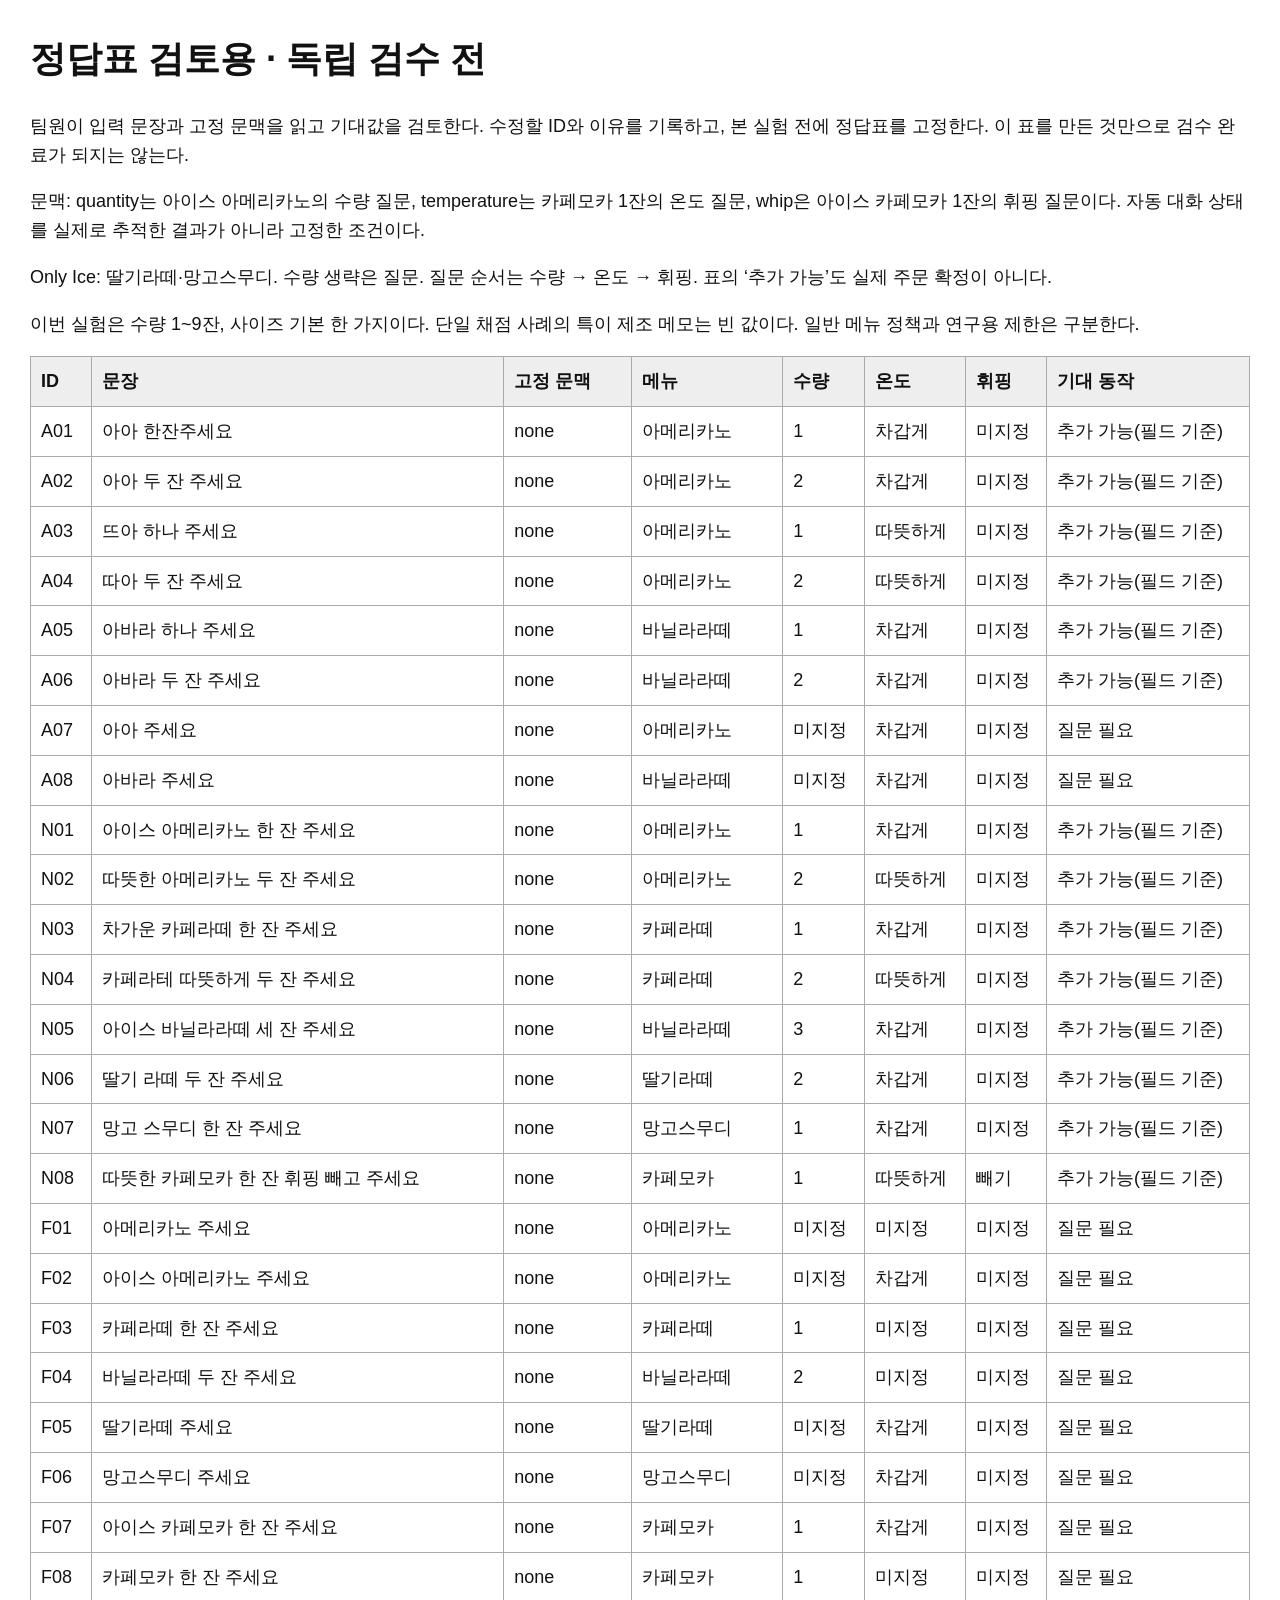
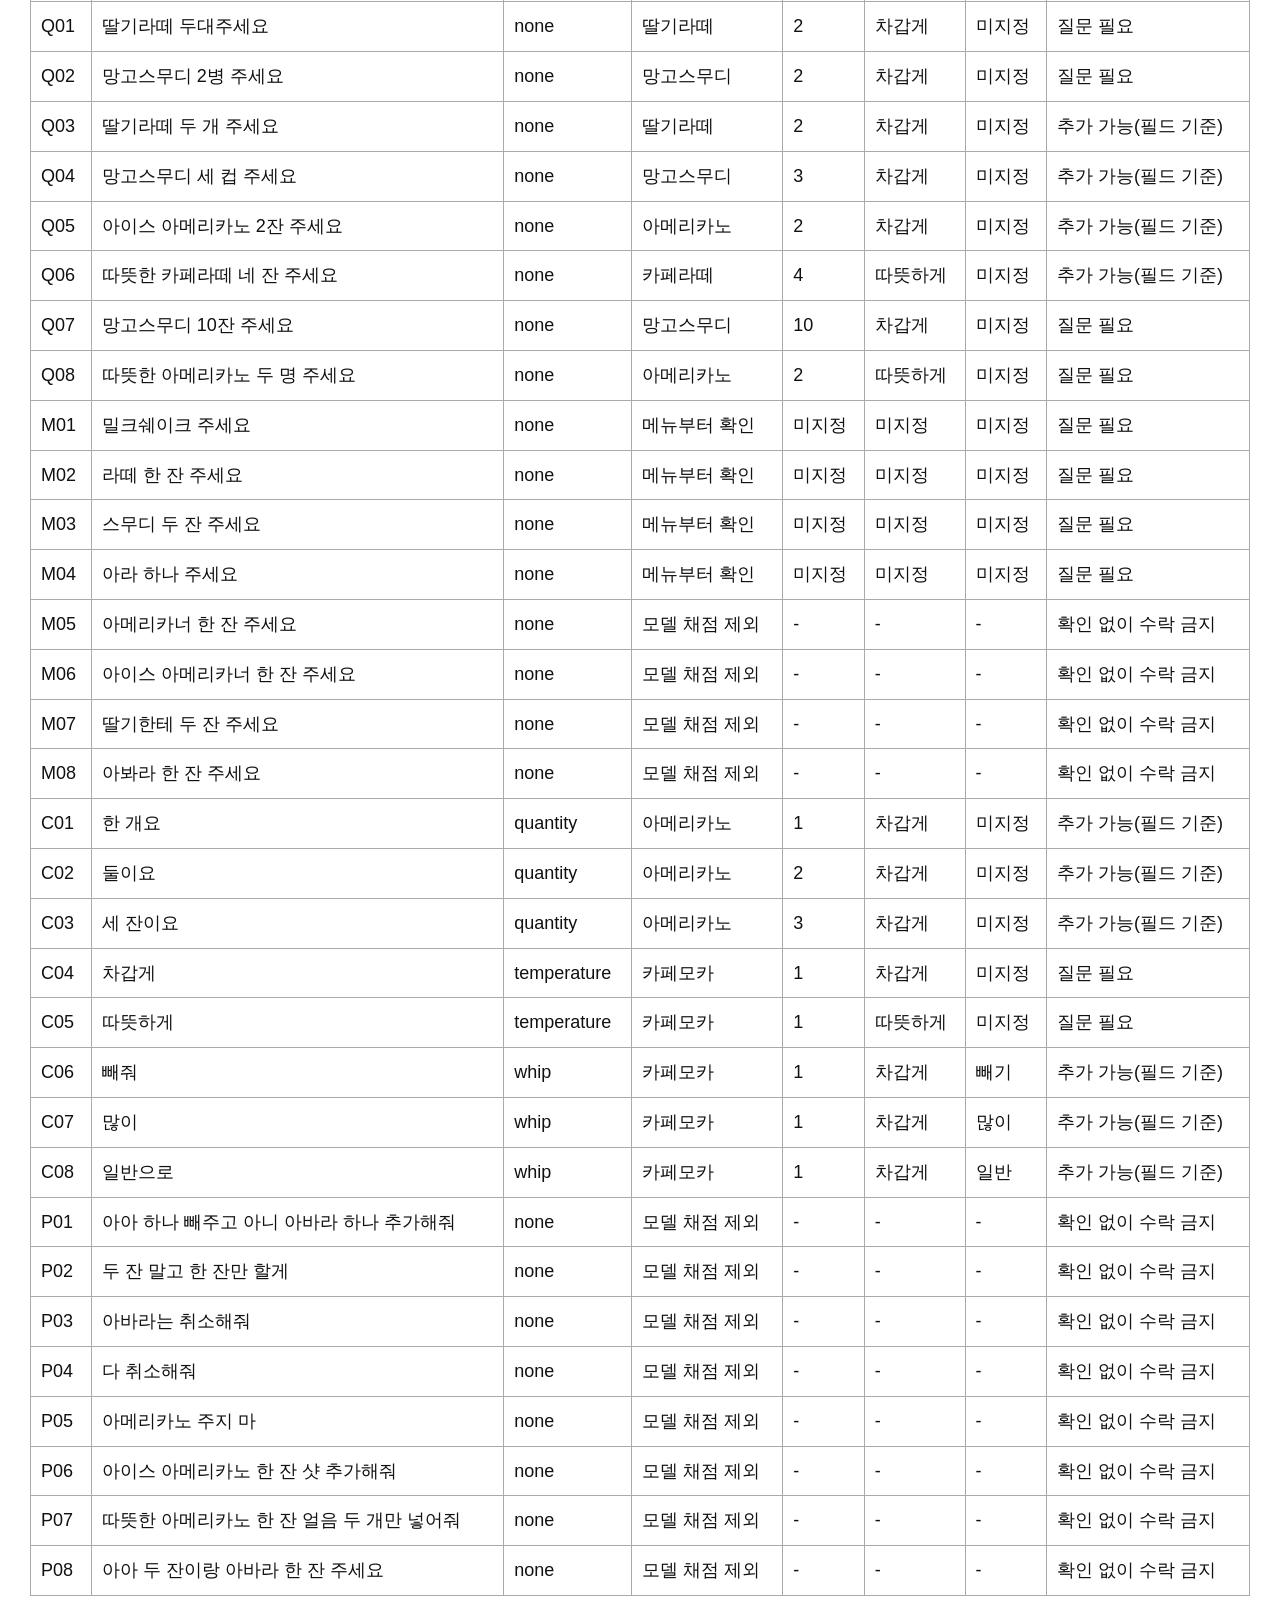
==== ai/text-review/정답표_검토용.html @ 38dd0e60 "feat: prepare school Qwen experiments and improve short replies" ====
<!doctype html><html lang="ko"><meta charset="utf-8"><title>개발용 정답 검토</title><style>body{font:18px/1.6 "Malgun Gothic",sans-serif;margin:30px;color:#111}table{border-collapse:collapse;width:100%}td,th{border:1px solid #aaa;padding:10px;text-align:left}th{background:#eee}</style><h1>정답표 검토용 · 독립 검수 전</h1><p>팀원이 입력 문장과 고정 문맥을 읽고 기대값을 검토한다. 수정할 ID와 이유를 기록하고, 본 실험 전에 정답표를 고정한다. 이 표를 만든 것만으로 검수 완료가 되지는 않는다.</p><p>문맥: quantity는 아이스 아메리카노의 수량 질문, temperature는 카페모카 1잔의 온도 질문, whip은 아이스 카페모카 1잔의 휘핑 질문이다. 자동 대화 상태를 실제로 추적한 결과가 아니라 고정한 조건이다.</p><p>Only Ice: 딸기라떼·망고스무디. 수량 생략은 질문. 질문 순서는 수량 → 온도 → 휘핑. 표의 ‘추가 가능’도 실제 주문 확정이 아니다.</p><p>이번 실험은 수량 1~9잔, 사이즈 기본 한 가지이다. 단일 채점 사례의 특이 제조 메모는 빈 값이다. 일반 메뉴 정책과 연구용 제한은 구분한다.</p><table><tr><th>ID</th><th>문장</th><th>고정 문맥</th><th>메뉴</th><th>수량</th><th>온도</th><th>휘핑</th><th>기대 동작</th></tr><tr><td>A01</td><td>아아 한잔주세요</td><td>none</td><td>아메리카노</td><td>1</td><td>차갑게</td><td>미지정</td><td>추가 가능(필드 기준)</td></tr><tr><td>A02</td><td>아아 두 잔 주세요</td><td>none</td><td>아메리카노</td><td>2</td><td>차갑게</td><td>미지정</td><td>추가 가능(필드 기준)</td></tr><tr><td>A03</td><td>뜨아 하나 주세요</td><td>none</td><td>아메리카노</td><td>1</td><td>따뜻하게</td><td>미지정</td><td>추가 가능(필드 기준)</td></tr><tr><td>A04</td><td>따아 두 잔 주세요</td><td>none</td><td>아메리카노</td><td>2</td><td>따뜻하게</td><td>미지정</td><td>추가 가능(필드 기준)</td></tr><tr><td>A05</td><td>아바라 하나 주세요</td><td>none</td><td>바닐라라떼</td><td>1</td><td>차갑게</td><td>미지정</td><td>추가 가능(필드 기준)</td></tr><tr><td>A06</td><td>아바라 두 잔 주세요</td><td>none</td><td>바닐라라떼</td><td>2</td><td>차갑게</td><td>미지정</td><td>추가 가능(필드 기준)</td></tr><tr><td>A07</td><td>아아 주세요</td><td>none</td><td>아메리카노</td><td>미지정</td><td>차갑게</td><td>미지정</td><td>질문 필요</td></tr><tr><td>A08</td><td>아바라 주세요</td><td>none</td><td>바닐라라떼</td><td>미지정</td><td>차갑게</td><td>미지정</td><td>질문 필요</td></tr><tr><td>N01</td><td>아이스 아메리카노 한 잔 주세요</td><td>none</td><td>아메리카노</td><td>1</td><td>차갑게</td><td>미지정</td><td>추가 가능(필드 기준)</td></tr><tr><td>N02</td><td>따뜻한 아메리카노 두 잔 주세요</td><td>none</td><td>아메리카노</td><td>2</td><td>따뜻하게</td><td>미지정</td><td>추가 가능(필드 기준)</td></tr><tr><td>N03</td><td>차가운 카페라떼 한 잔 주세요</td><td>none</td><td>카페라떼</td><td>1</td><td>차갑게</td><td>미지정</td><td>추가 가능(필드 기준)</td></tr><tr><td>N04</td><td>카페라테 따뜻하게 두 잔 주세요</td><td>none</td><td>카페라떼</td><td>2</td><td>따뜻하게</td><td>미지정</td><td>추가 가능(필드 기준)</td></tr><tr><td>N05</td><td>아이스 바닐라라떼 세 잔 주세요</td><td>none</td><td>바닐라라떼</td><td>3</td><td>차갑게</td><td>미지정</td><td>추가 가능(필드 기준)</td></tr><tr><td>N06</td><td>딸기 라떼 두 잔 주세요</td><td>none</td><td>딸기라떼</td><td>2</td><td>차갑게</td><td>미지정</td><td>추가 가능(필드 기준)</td></tr><tr><td>N07</td><td>망고 스무디 한 잔 주세요</td><td>none</td><td>망고스무디</td><td>1</td><td>차갑게</td><td>미지정</td><td>추가 가능(필드 기준)</td></tr><tr><td>N08</td><td>따뜻한 카페모카 한 잔 휘핑 빼고 주세요</td><td>none</td><td>카페모카</td><td>1</td><td>따뜻하게</td><td>빼기</td><td>추가 가능(필드 기준)</td></tr><tr><td>F01</td><td>아메리카노 주세요</td><td>none</td><td>아메리카노</td><td>미지정</td><td>미지정</td><td>미지정</td><td>질문 필요</td></tr><tr><td>F02</td><td>아이스 아메리카노 주세요</td><td>none</td><td>아메리카노</td><td>미지정</td><td>차갑게</td><td>미지정</td><td>질문 필요</td></tr><tr><td>F03</td><td>카페라떼 한 잔 주세요</td><td>none</td><td>카페라떼</td><td>1</td><td>미지정</td><td>미지정</td><td>질문 필요</td></tr><tr><td>F04</td><td>바닐라라떼 두 잔 주세요</td><td>none</td><td>바닐라라떼</td><td>2</td><td>미지정</td><td>미지정</td><td>질문 필요</td></tr><tr><td>F05</td><td>딸기라떼 주세요</td><td>none</td><td>딸기라떼</td><td>미지정</td><td>차갑게</td><td>미지정</td><td>질문 필요</td></tr><tr><td>F06</td><td>망고스무디 주세요</td><td>none</td><td>망고스무디</td><td>미지정</td><td>차갑게</td><td>미지정</td><td>질문 필요</td></tr><tr><td>F07</td><td>아이스 카페모카 한 잔 주세요</td><td>none</td><td>카페모카</td><td>1</td><td>차갑게</td><td>미지정</td><td>질문 필요</td></tr><tr><td>F08</td><td>카페모카 한 잔 주세요</td><td>none</td><td>카페모카</td><td>1</td><td>미지정</td><td>미지정</td><td>질문 필요</td></tr><tr><td>Q01</td><td>딸기라떼 두대주세요</td><td>none</td><td>딸기라떼</td><td>2</td><td>차갑게</td><td>미지정</td><td>질문 필요</td></tr><tr><td>Q02</td><td>망고스무디 2병 주세요</td><td>none</td><td>망고스무디</td><td>2</td><td>차갑게</td><td>미지정</td><td>질문 필요</td></tr><tr><td>Q03</td><td>딸기라떼 두 개 주세요</td><td>none</td><td>딸기라떼</td><td>2</td><td>차갑게</td><td>미지정</td><td>추가 가능(필드 기준)</td></tr><tr><td>Q04</td><td>망고스무디 세 컵 주세요</td><td>none</td><td>망고스무디</td><td>3</td><td>차갑게</td><td>미지정</td><td>추가 가능(필드 기준)</td></tr><tr><td>Q05</td><td>아이스 아메리카노 2잔 주세요</td><td>none</td><td>아메리카노</td><td>2</td><td>차갑게</td><td>미지정</td><td>추가 가능(필드 기준)</td></tr><tr><td>Q06</td><td>따뜻한 카페라떼 네 잔 주세요</td><td>none</td><td>카페라떼</td><td>4</td><td>따뜻하게</td><td>미지정</td><td>추가 가능(필드 기준)</td></tr><tr><td>Q07</td><td>망고스무디 10잔 주세요</td><td>none</td><td>망고스무디</td><td>10</td><td>차갑게</td><td>미지정</td><td>질문 필요</td></tr><tr><td>Q08</td><td>따뜻한 아메리카노 두 명 주세요</td><td>none</td><td>아메리카노</td><td>2</td><td>따뜻하게</td><td>미지정</td><td>질문 필요</td></tr><tr><td>M01</td><td>밀크쉐이크 주세요</td><td>none</td><td>메뉴부터 확인</td><td>미지정</td><td>미지정</td><td>미지정</td><td>질문 필요</td></tr><tr><td>M02</td><td>라떼 한 잔 주세요</td><td>none</td><td>메뉴부터 확인</td><td>미지정</td><td>미지정</td><td>미지정</td><td>질문 필요</td></tr><tr><td>M03</td><td>스무디 두 잔 주세요</td><td>none</td><td>메뉴부터 확인</td><td>미지정</td><td>미지정</td><td>미지정</td><td>질문 필요</td></tr><tr><td>M04</td><td>아라 하나 주세요</td><td>none</td><td>메뉴부터 확인</td><td>미지정</td><td>미지정</td><td>미지정</td><td>질문 필요</td></tr><tr><td>M05</td><td>아메리카너 한 잔 주세요</td><td>none</td><td>모델 채점 제외</td><td>-</td><td>-</td><td>-</td><td>확인 없이 수락 금지</td></tr><tr><td>M06</td><td>아이스 아메리카너 한 잔 주세요</td><td>none</td><td>모델 채점 제외</td><td>-</td><td>-</td><td>-</td><td>확인 없이 수락 금지</td></tr><tr><td>M07</td><td>딸기한테 두 잔 주세요</td><td>none</td><td>모델 채점 제외</td><td>-</td><td>-</td><td>-</td><td>확인 없이 수락 금지</td></tr><tr><td>M08</td><td>아봐라 한 잔 주세요</td><td>none</td><td>모델 채점 제외</td><td>-</td><td>-</td><td>-</td><td>확인 없이 수락 금지</td></tr><tr><td>C01</td><td>한 개요</td><td>quantity</td><td>아메리카노</td><td>1</td><td>차갑게</td><td>미지정</td><td>추가 가능(필드 기준)</td></tr><tr><td>C02</td><td>둘이요</td><td>quantity</td><td>아메리카노</td><td>2</td><td>차갑게</td><td>미지정</td><td>추가 가능(필드 기준)</td></tr><tr><td>C03</td><td>세 잔이요</td><td>quantity</td><td>아메리카노</td><td>3</td><td>차갑게</td><td>미지정</td><td>추가 가능(필드 기준)</td></tr><tr><td>C04</td><td>차갑게</td><td>temperature</td><td>카페모카</td><td>1</td><td>차갑게</td><td>미지정</td><td>질문 필요</td></tr><tr><td>C05</td><td>따뜻하게</td><td>temperature</td><td>카페모카</td><td>1</td><td>따뜻하게</td><td>미지정</td><td>질문 필요</td></tr><tr><td>C06</td><td>빼줘</td><td>whip</td><td>카페모카</td><td>1</td><td>차갑게</td><td>빼기</td><td>추가 가능(필드 기준)</td></tr><tr><td>C07</td><td>많이</td><td>whip</td><td>카페모카</td><td>1</td><td>차갑게</td><td>많이</td><td>추가 가능(필드 기준)</td></tr><tr><td>C08</td><td>일반으로</td><td>whip</td><td>카페모카</td><td>1</td><td>차갑게</td><td>일반</td><td>추가 가능(필드 기준)</td></tr><tr><td>P01</td><td>아아 하나 빼주고 아니 아바라 하나 추가해줘</td><td>none</td><td>모델 채점 제외</td><td>-</td><td>-</td><td>-</td><td>확인 없이 수락 금지</td></tr><tr><td>P02</td><td>두 잔 말고 한 잔만 할게</td><td>none</td><td>모델 채점 제외</td><td>-</td><td>-</td><td>-</td><td>확인 없이 수락 금지</td></tr><tr><td>P03</td><td>아바라는 취소해줘</td><td>none</td><td>모델 채점 제외</td><td>-</td><td>-</td><td>-</td><td>확인 없이 수락 금지</td></tr><tr><td>P04</td><td>다 취소해줘</td><td>none</td><td>모델 채점 제외</td><td>-</td><td>-</td><td>-</td><td>확인 없이 수락 금지</td></tr><tr><td>P05</td><td>아메리카노 주지 마</td><td>none</td><td>모델 채점 제외</td><td>-</td><td>-</td><td>-</td><td>확인 없이 수락 금지</td></tr><tr><td>P06</td><td>아이스 아메리카노 한 잔 샷 추가해줘</td><td>none</td><td>모델 채점 제외</td><td>-</td><td>-</td><td>-</td><td>확인 없이 수락 금지</td></tr><tr><td>P07</td><td>따뜻한 아메리카노 한 잔 얼음 두 개만 넣어줘</td><td>none</td><td>모델 채점 제외</td><td>-</td><td>-</td><td>-</td><td>확인 없이 수락 금지</td></tr><tr><td>P08</td><td>아아 두 잔이랑 아바라 한 잔 주세요</td><td>none</td><td>모델 채점 제외</td><td>-</td><td>-</td><td>-</td><td>확인 없이 수락 금지</td></tr></table></html>
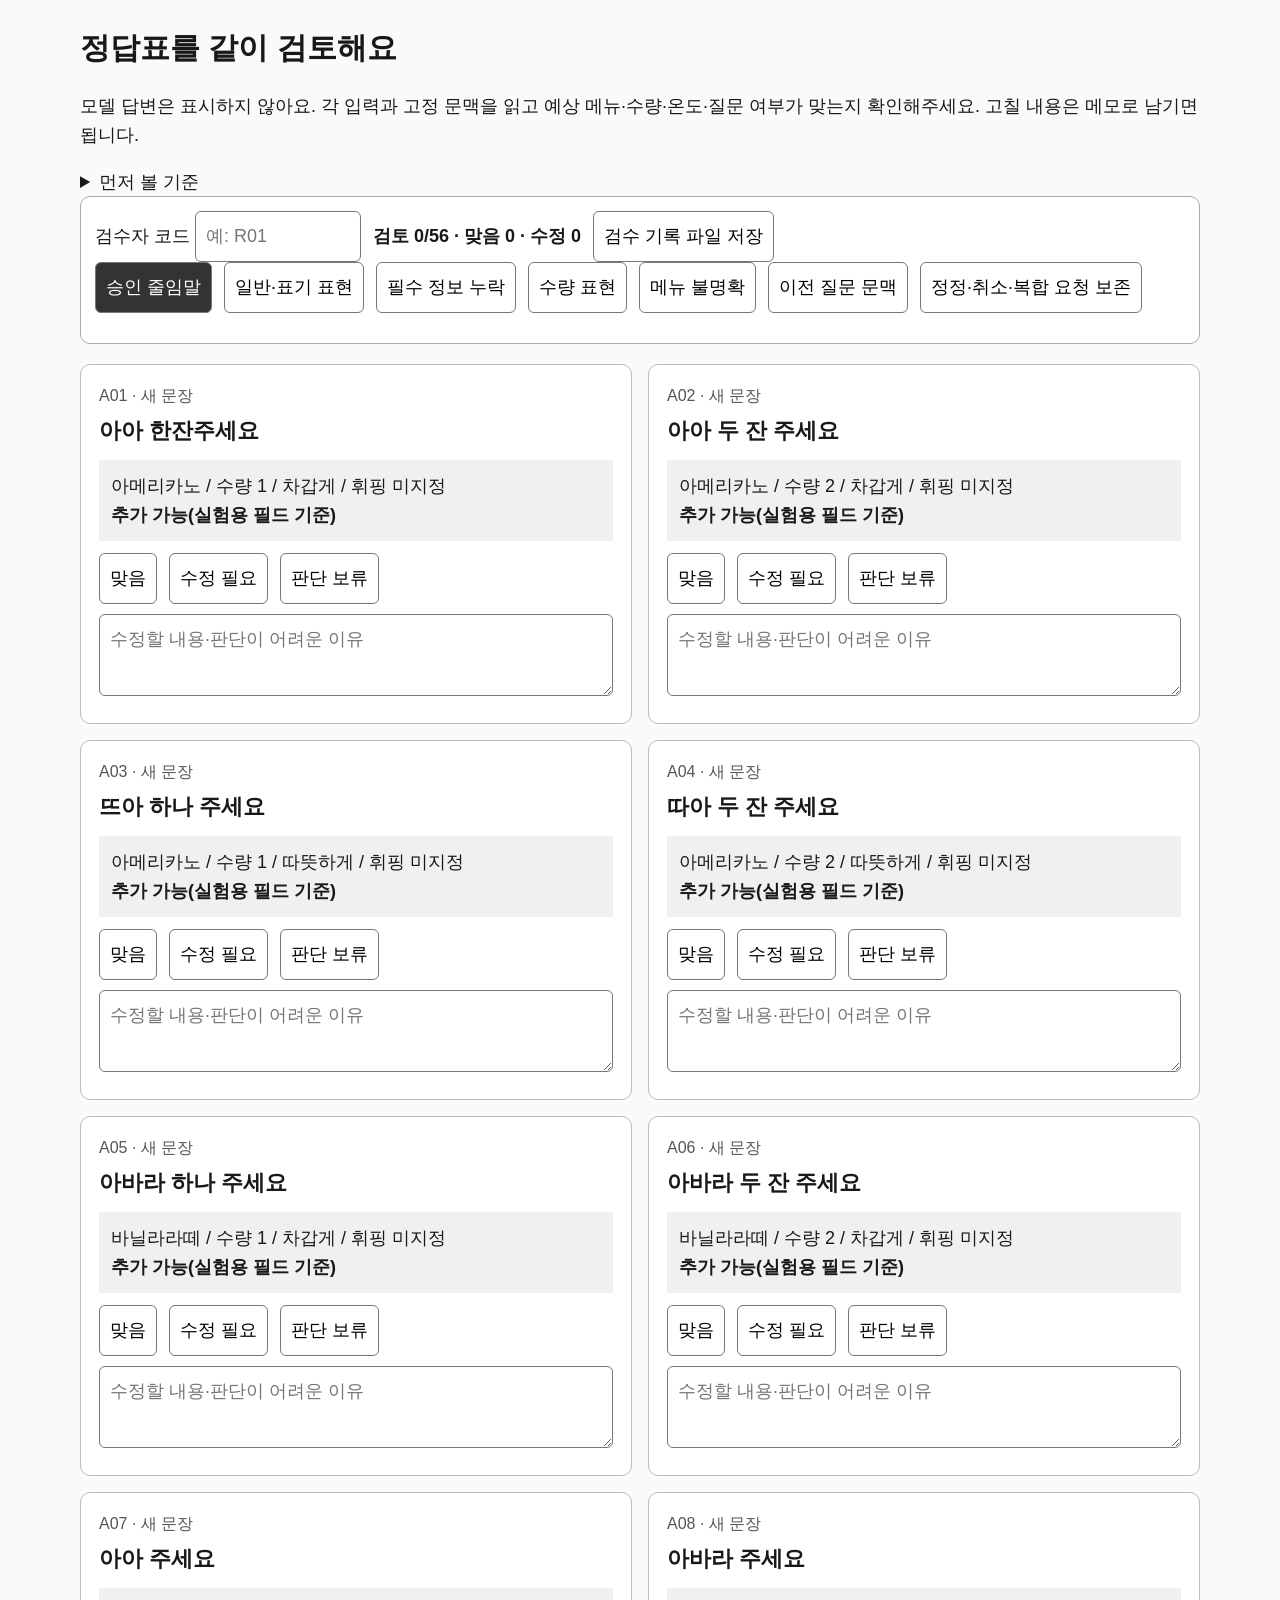
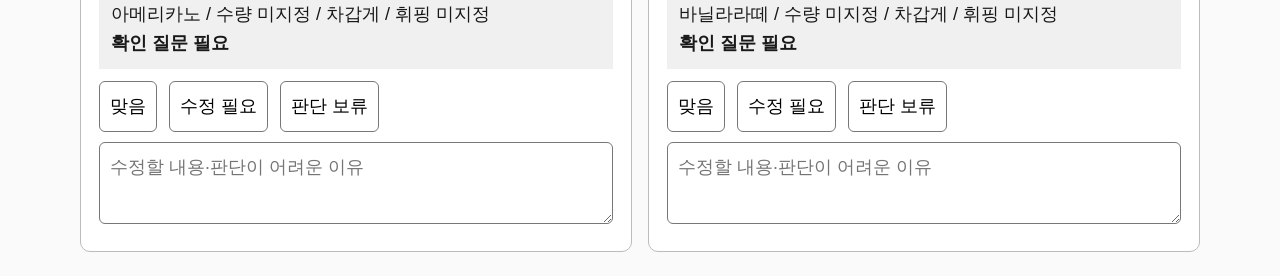
==== commit f6868b87: "fix: preserve uncertain STT requests through order validation" ====
--- a/ai/text-review/정답표_검토용.html
+++ b/ai/text-review/정답표_검토용.html
@@ -1 +1,22 @@
-<!doctype html><html lang="ko"><meta charset="utf-8"><title>개발용 정답 검토</title><style>body{font:18px/1.6 "Malgun Gothic",sans-serif;margin:30px;color:#111}table{border-collapse:collapse;width:100%}td,th{border:1px solid #aaa;padding:10px;text-align:left}th{background:#eee}</style><h1>정답표 검토용 · 독립 검수 전</h1><p>팀원이 입력 문장과 고정 문맥을 읽고 기대값을 검토한다. 수정할 ID와 이유를 기록하고, 본 실험 전에 정답표를 고정한다. 이 표를 만든 것만으로 검수 완료가 되지는 않는다.</p><p>문맥: quantity는 아이스 아메리카노의 수량 질문, temperature는 카페모카 1잔의 온도 질문, whip은 아이스 카페모카 1잔의 휘핑 질문이다. 자동 대화 상태를 실제로 추적한 결과가 아니라 고정한 조건이다.</p><p>Only Ice: 딸기라떼·망고스무디. 수량 생략은 질문. 질문 순서는 수량 → 온도 → 휘핑. 표의 ‘추가 가능’도 실제 주문 확정이 아니다.</p><p>이번 실험은 수량 1~9잔, 사이즈 기본 한 가지이다. 단일 채점 사례의 특이 제조 메모는 빈 값이다. 일반 메뉴 정책과 연구용 제한은 구분한다.</p><table><tr><th>ID</th><th>문장</th><th>고정 문맥</th><th>메뉴</th><th>수량</th><th>온도</th><th>휘핑</th><th>기대 동작</th></tr><tr><td>A01</td><td>아아 한잔주세요</td><td>none</td><td>아메리카노</td><td>1</td><td>차갑게</td><td>미지정</td><td>추가 가능(필드 기준)</td></tr><tr><td>A02</td><td>아아 두 잔 주세요</td><td>none</td><td>아메리카노</td><td>2</td><td>차갑게</td><td>미지정</td><td>추가 가능(필드 기준)</td></tr><tr><td>A03</td><td>뜨아 하나 주세요</td><td>none</td><td>아메리카노</td><td>1</td><td>따뜻하게</td><td>미지정</td><td>추가 가능(필드 기준)</td></tr><tr><td>A04</td><td>따아 두 잔 주세요</td><td>none</td><td>아메리카노</td><td>2</td><td>따뜻하게</td><td>미지정</td><td>추가 가능(필드 기준)</td></tr><tr><td>A05</td><td>아바라 하나 주세요</td><td>none</td><td>바닐라라떼</td><td>1</td><td>차갑게</td><td>미지정</td><td>추가 가능(필드 기준)</td></tr><tr><td>A06</td><td>아바라 두 잔 주세요</td><td>none</td><td>바닐라라떼</td><td>2</td><td>차갑게</td><td>미지정</td><td>추가 가능(필드 기준)</td></tr><tr><td>A07</td><td>아아 주세요</td><td>none</td><td>아메리카노</td><td>미지정</td><td>차갑게</td><td>미지정</td><td>질문 필요</td></tr><tr><td>A08</td><td>아바라 주세요</td><td>none</td><td>바닐라라떼</td><td>미지정</td><td>차갑게</td><td>미지정</td><td>질문 필요</td></tr><tr><td>N01</td><td>아이스 아메리카노 한 잔 주세요</td><td>none</td><td>아메리카노</td><td>1</td><td>차갑게</td><td>미지정</td><td>추가 가능(필드 기준)</td></tr><tr><td>N02</td><td>따뜻한 아메리카노 두 잔 주세요</td><td>none</td><td>아메리카노</td><td>2</td><td>따뜻하게</td><td>미지정</td><td>추가 가능(필드 기준)</td></tr><tr><td>N03</td><td>차가운 카페라떼 한 잔 주세요</td><td>none</td><td>카페라떼</td><td>1</td><td>차갑게</td><td>미지정</td><td>추가 가능(필드 기준)</td></tr><tr><td>N04</td><td>카페라테 따뜻하게 두 잔 주세요</td><td>none</td><td>카페라떼</td><td>2</td><td>따뜻하게</td><td>미지정</td><td>추가 가능(필드 기준)</td></tr><tr><td>N05</td><td>아이스 바닐라라떼 세 잔 주세요</td><td>none</td><td>바닐라라떼</td><td>3</td><td>차갑게</td><td>미지정</td><td>추가 가능(필드 기준)</td></tr><tr><td>N06</td><td>딸기 라떼 두 잔 주세요</td><td>none</td><td>딸기라떼</td><td>2</td><td>차갑게</td><td>미지정</td><td>추가 가능(필드 기준)</td></tr><tr><td>N07</td><td>망고 스무디 한 잔 주세요</td><td>none</td><td>망고스무디</td><td>1</td><td>차갑게</td><td>미지정</td><td>추가 가능(필드 기준)</td></tr><tr><td>N08</td><td>따뜻한 카페모카 한 잔 휘핑 빼고 주세요</td><td>none</td><td>카페모카</td><td>1</td><td>따뜻하게</td><td>빼기</td><td>추가 가능(필드 기준)</td></tr><tr><td>F01</td><td>아메리카노 주세요</td><td>none</td><td>아메리카노</td><td>미지정</td><td>미지정</td><td>미지정</td><td>질문 필요</td></tr><tr><td>F02</td><td>아이스 아메리카노 주세요</td><td>none</td><td>아메리카노</td><td>미지정</td><td>차갑게</td><td>미지정</td><td>질문 필요</td></tr><tr><td>F03</td><td>카페라떼 한 잔 주세요</td><td>none</td><td>카페라떼</td><td>1</td><td>미지정</td><td>미지정</td><td>질문 필요</td></tr><tr><td>F04</td><td>바닐라라떼 두 잔 주세요</td><td>none</td><td>바닐라라떼</td><td>2</td><td>미지정</td><td>미지정</td><td>질문 필요</td></tr><tr><td>F05</td><td>딸기라떼 주세요</td><td>none</td><td>딸기라떼</td><td>미지정</td><td>차갑게</td><td>미지정</td><td>질문 필요</td></tr><tr><td>F06</td><td>망고스무디 주세요</td><td>none</td><td>망고스무디</td><td>미지정</td><td>차갑게</td><td>미지정</td><td>질문 필요</td></tr><tr><td>F07</td><td>아이스 카페모카 한 잔 주세요</td><td>none</td><td>카페모카</td><td>1</td><td>차갑게</td><td>미지정</td><td>질문 필요</td></tr><tr><td>F08</td><td>카페모카 한 잔 주세요</td><td>none</td><td>카페모카</td><td>1</td><td>미지정</td><td>미지정</td><td>질문 필요</td></tr><tr><td>Q01</td><td>딸기라떼 두대주세요</td><td>none</td><td>딸기라떼</td><td>2</td><td>차갑게</td><td>미지정</td><td>질문 필요</td></tr><tr><td>Q02</td><td>망고스무디 2병 주세요</td><td>none</td><td>망고스무디</td><td>2</td><td>차갑게</td><td>미지정</td><td>질문 필요</td></tr><tr><td>Q03</td><td>딸기라떼 두 개 주세요</td><td>none</td><td>딸기라떼</td><td>2</td><td>차갑게</td><td>미지정</td><td>추가 가능(필드 기준)</td></tr><tr><td>Q04</td><td>망고스무디 세 컵 주세요</td><td>none</td><td>망고스무디</td><td>3</td><td>차갑게</td><td>미지정</td><td>추가 가능(필드 기준)</td></tr><tr><td>Q05</td><td>아이스 아메리카노 2잔 주세요</td><td>none</td><td>아메리카노</td><td>2</td><td>차갑게</td><td>미지정</td><td>추가 가능(필드 기준)</td></tr><tr><td>Q06</td><td>따뜻한 카페라떼 네 잔 주세요</td><td>none</td><td>카페라떼</td><td>4</td><td>따뜻하게</td><td>미지정</td><td>추가 가능(필드 기준)</td></tr><tr><td>Q07</td><td>망고스무디 10잔 주세요</td><td>none</td><td>망고스무디</td><td>10</td><td>차갑게</td><td>미지정</td><td>질문 필요</td></tr><tr><td>Q08</td><td>따뜻한 아메리카노 두 명 주세요</td><td>none</td><td>아메리카노</td><td>2</td><td>따뜻하게</td><td>미지정</td><td>질문 필요</td></tr><tr><td>M01</td><td>밀크쉐이크 주세요</td><td>none</td><td>메뉴부터 확인</td><td>미지정</td><td>미지정</td><td>미지정</td><td>질문 필요</td></tr><tr><td>M02</td><td>라떼 한 잔 주세요</td><td>none</td><td>메뉴부터 확인</td><td>미지정</td><td>미지정</td><td>미지정</td><td>질문 필요</td></tr><tr><td>M03</td><td>스무디 두 잔 주세요</td><td>none</td><td>메뉴부터 확인</td><td>미지정</td><td>미지정</td><td>미지정</td><td>질문 필요</td></tr><tr><td>M04</td><td>아라 하나 주세요</td><td>none</td><td>메뉴부터 확인</td><td>미지정</td><td>미지정</td><td>미지정</td><td>질문 필요</td></tr><tr><td>M05</td><td>아메리카너 한 잔 주세요</td><td>none</td><td>모델 채점 제외</td><td>-</td><td>-</td><td>-</td><td>확인 없이 수락 금지</td></tr><tr><td>M06</td><td>아이스 아메리카너 한 잔 주세요</td><td>none</td><td>모델 채점 제외</td><td>-</td><td>-</td><td>-</td><td>확인 없이 수락 금지</td></tr><tr><td>M07</td><td>딸기한테 두 잔 주세요</td><td>none</td><td>모델 채점 제외</td><td>-</td><td>-</td><td>-</td><td>확인 없이 수락 금지</td></tr><tr><td>M08</td><td>아봐라 한 잔 주세요</td><td>none</td><td>모델 채점 제외</td><td>-</td><td>-</td><td>-</td><td>확인 없이 수락 금지</td></tr><tr><td>C01</td><td>한 개요</td><td>quantity</td><td>아메리카노</td><td>1</td><td>차갑게</td><td>미지정</td><td>추가 가능(필드 기준)</td></tr><tr><td>C02</td><td>둘이요</td><td>quantity</td><td>아메리카노</td><td>2</td><td>차갑게</td><td>미지정</td><td>추가 가능(필드 기준)</td></tr><tr><td>C03</td><td>세 잔이요</td><td>quantity</td><td>아메리카노</td><td>3</td><td>차갑게</td><td>미지정</td><td>추가 가능(필드 기준)</td></tr><tr><td>C04</td><td>차갑게</td><td>temperature</td><td>카페모카</td><td>1</td><td>차갑게</td><td>미지정</td><td>질문 필요</td></tr><tr><td>C05</td><td>따뜻하게</td><td>temperature</td><td>카페모카</td><td>1</td><td>따뜻하게</td><td>미지정</td><td>질문 필요</td></tr><tr><td>C06</td><td>빼줘</td><td>whip</td><td>카페모카</td><td>1</td><td>차갑게</td><td>빼기</td><td>추가 가능(필드 기준)</td></tr><tr><td>C07</td><td>많이</td><td>whip</td><td>카페모카</td><td>1</td><td>차갑게</td><td>많이</td><td>추가 가능(필드 기준)</td></tr><tr><td>C08</td><td>일반으로</td><td>whip</td><td>카페모카</td><td>1</td><td>차갑게</td><td>일반</td><td>추가 가능(필드 기준)</td></tr><tr><td>P01</td><td>아아 하나 빼주고 아니 아바라 하나 추가해줘</td><td>none</td><td>모델 채점 제외</td><td>-</td><td>-</td><td>-</td><td>확인 없이 수락 금지</td></tr><tr><td>P02</td><td>두 잔 말고 한 잔만 할게</td><td>none</td><td>모델 채점 제외</td><td>-</td><td>-</td><td>-</td><td>확인 없이 수락 금지</td></tr><tr><td>P03</td><td>아바라는 취소해줘</td><td>none</td><td>모델 채점 제외</td><td>-</td><td>-</td><td>-</td><td>확인 없이 수락 금지</td></tr><tr><td>P04</td><td>다 취소해줘</td><td>none</td><td>모델 채점 제외</td><td>-</td><td>-</td><td>-</td><td>확인 없이 수락 금지</td></tr><tr><td>P05</td><td>아메리카노 주지 마</td><td>none</td><td>모델 채점 제외</td><td>-</td><td>-</td><td>-</td><td>확인 없이 수락 금지</td></tr><tr><td>P06</td><td>아이스 아메리카노 한 잔 샷 추가해줘</td><td>none</td><td>모델 채점 제외</td><td>-</td><td>-</td><td>-</td><td>확인 없이 수락 금지</td></tr><tr><td>P07</td><td>따뜻한 아메리카노 한 잔 얼음 두 개만 넣어줘</td><td>none</td><td>모델 채점 제외</td><td>-</td><td>-</td><td>-</td><td>확인 없이 수락 금지</td></tr><tr><td>P08</td><td>아아 두 잔이랑 아바라 한 잔 주세요</td><td>none</td><td>모델 채점 제외</td><td>-</td><td>-</td><td>-</td><td>확인 없이 수락 금지</td></tr></table></html>+<!doctype html><html lang="ko"><meta charset="utf-8"><meta name="viewport" content="width=device-width,initial-scale=1"><title>봄카페 · 정답표 검수</title>
+<style>body{max-width:1120px;margin:24px auto;padding:0 20px;font:18px/1.6 "Malgun Gothic",sans-serif;color:#181818;background:#fafafa}h1{font-size:30px}.bar{position:sticky;top:0;background:white;border:1px solid #aaa;border-radius:10px;padding:14px;z-index:2}.row{display:flex;gap:12px;flex-wrap:wrap;align-items:center}button,input,textarea{font:inherit;padding:10px;border:1px solid #777;border-radius:6px}button{cursor:pointer;background:#fff;min-height:48px}button.active{color:white;background:#333}.grid{display:grid;grid-template-columns:1fr 1fr;gap:16px;margin:20px 0}.card{background:white;border:1px solid #bbb;border-radius:10px;padding:18px}.card h2{font-size:22px;margin:4px 0}.muted{color:#555;font-size:16px}.expected{background:#f0f0f0;padding:12px;margin:12px 0}textarea{width:calc(100% - 22px);margin-top:10px;min-height:60px}#status{font-weight:bold}#message{white-space:pre-wrap}@media(max-width:750px){.grid{grid-template-columns:1fr}}</style>
+<h1>정답표를 같이 검토해요</h1><p>모델 답변은 표시하지 않아요. 각 입력과 고정 문맥을 읽고 예상 메뉴·수량·온도·질문 여부가 맞는지 확인해주세요. 고칠 내용은 메모로 남기면 됩니다.</p>
+<details><summary>먼저 볼 기준</summary><ul><li>수량을 말하지 않으면 질문. 이번 실험 범위는 1~9잔.</li><li>딸기라떼·망고스무디는 차갑게만 제공. 온도 재질문 생략.</li><li>카페모카의 누락 질문 순서는 수량 → 온도 → 휘핑.</li><li>아아/뜨아/따아/아바라만 승인된 줄임말.</li><li>사이즈는 기본, 단일 채점 사례의 특이 제조 메모는 빈 값.</li><li>모호한 메뉴 4개·복합 요청 8개는 모델 정답률 채점 제외.</li><li>이 검수는 개발 자료 검토입니다. 새 음성·독립 최종 시험셋 검증으로 표시하지 않습니다.</li></ul></details>
+<div class="bar"><div class="row"><label>검수자 코드 <input id="reviewer" placeholder="예: R01" maxlength="40" size="12"></label><span id="status"></span><button id="save">검수 기록 파일 저장</button></div><div id="tabs" class="row"></div><p id="message" class="muted"></p></div><div id="cards" class="grid"></div>
+<script id="data" type="application/json">{"dataset": {"version": "bom-review-dev-cases-1.0", "source_kind": "constructed_text_development", "annotation_status": "사용자와 정한 주문 정책에 따라 작성한 개발용 정답 초안. 팀원의 독립 검수 전이며 최종 시험셋이 아니다.", "scope": "마이크/STT를 실행하지 않는다. 새 음성 데이터나 고령자 성능 평가로 해석하지 않는다. 메뉴 불명확 4건과 복합 요청 8건은 모델 정답률 채점 제외.", "case_count": 56, "cases": [{"id": "A01", "category": "승인 줄임말", "text": "아아 한잔주세요", "context": "none", "source_kind": "constructed_text_development", "expected_model": {"intent": "add", "items": [{"menu_id": "americano", "quantity": 1, "temperature": "ice", "size": "regular", "whipped_cream": null, "custom_note": ""}], "needs_clarification": false, "question_required": false}, "must_block": false, "note": "", "preserve_tokens": []}, {"id": "A02", "category": "승인 줄임말", "text": "아아 두 잔 주세요", "context": "none", "source_kind": "constructed_text_development", "expected_model": {"intent": "add", "items": [{"menu_id": "americano", "quantity": 2, "temperature": "ice", "size": "regular", "whipped_cream": null, "custom_note": ""}], "needs_clarification": false, "question_required": false}, "must_block": false, "note": "", "preserve_tokens": []}, {"id": "A03", "category": "승인 줄임말", "text": "뜨아 하나 주세요", "context": "none", "source_kind": "constructed_text_development", "expected_model": {"intent": "add", "items": [{"menu_id": "americano", "quantity": 1, "temperature": "hot", "size": "regular", "whipped_cream": null, "custom_note": ""}], "needs_clarification": false, "question_required": false}, "must_block": false, "note": "", "preserve_tokens": []}, {"id": "A04", "category": "승인 줄임말", "text": "따아 두 잔 주세요", "context": "none", "source_kind": "constructed_text_development", "expected_model": {"intent": "add", "items": [{"menu_id": "americano", "quantity": 2, "temperature": "hot", "size": "regular", "whipped_cream": null, "custom_note": ""}], "needs_clarification": false, "question_required": false}, "must_block": false, "note": "", "preserve_tokens": []}, {"id": "A05", "category": "승인 줄임말", "text": "아바라 하나 주세요", "context": "none", "source_kind": "constructed_text_development", "expected_model": {"intent": "add", "items": [{"menu_id": "vanilla_latte", "quantity": 1, "temperature": "ice", "size": "regular", "whipped_cream": null, "custom_note": ""}], "needs_clarification": false, "question_required": false}, "must_block": false, "note": "", "preserve_tokens": []}, {"id": "A06", "category": "승인 줄임말", "text": "아바라 두 잔 주세요", "context": "none", "source_kind": "constructed_text_development", "expected_model": {"intent": "add", "items": [{"menu_id": "vanilla_latte", "quantity": 2, "temperature": "ice", "size": "regular", "whipped_cream": null, "custom_note": ""}], "needs_clarification": false, "question_required": false}, "must_block": false, "note": "", "preserve_tokens": []}, {"id": "A07", "category": "승인 줄임말", "text": "아아 주세요", "context": "none", "source_kind": "constructed_text_development", "expected_model": {"intent": "clarify", "items": [{"menu_id": "americano", "quantity": null, "temperature": "ice", "size": "regular", "whipped_cream": null, "custom_note": ""}], "needs_clarification": true, "question_required": true}, "must_block": true, "note": "", "preserve_tokens": []}, {"id": "A08", "category": "승인 줄임말", "text": "아바라 주세요", "context": "none", "source_kind": "constructed_text_development", "expected_model": {"intent": "clarify", "items": [{"menu_id": "vanilla_latte", "quantity": null, "temperature": "ice", "size": "regular", "whipped_cream": null, "custom_note": ""}], "needs_clarification": true, "question_required": true}, "must_block": true, "note": "", "preserve_tokens": []}, {"id": "N01", "category": "일반·표기 표현", "text": "아이스 아메리카노 한 잔 주세요", "context": "none", "source_kind": "constructed_text_development", "expected_model": {"intent": "add", "items": [{"menu_id": "americano", "quantity": 1, "temperature": "ice", "size": "regular", "whipped_cream": null, "custom_note": ""}], "needs_clarification": false, "question_required": false}, "must_block": false, "note": "", "preserve_tokens": []}, {"id": "N02", "category": "일반·표기 표현", "text": "따뜻한 아메리카노 두 잔 주세요", "context": "none", "source_kind": "constructed_text_development", "expected_model": {"intent": "add", "items": [{"menu_id": "americano", "quantity": 2, "temperature": "hot", "size": "regular", "whipped_cream": null, "custom_note": ""}], "needs_clarification": false, "question_required": false}, "must_block": false, "note": "", "preserve_tokens": []}, {"id": "N03", "category": "일반·표기 표현", "text": "차가운 카페라떼 한 잔 주세요", "context": "none", "source_kind": "constructed_text_development", "expected_model": {"intent": "add", "items": [{"menu_id": "cafe_latte", "quantity": 1, "temperature": "ice", "size": "regular", "whipped_cream": null, "custom_note": ""}], "needs_clarification": false, "question_required": false}, "must_block": false, "note": "", "preserve_tokens": []}, {"id": "N04", "category": "일반·표기 표현", "text": "카페라테 따뜻하게 두 잔 주세요", "context": "none", "source_kind": "constructed_text_development", "expected_model": {"intent": "add", "items": [{"menu_id": "cafe_latte", "quantity": 2, "temperature": "hot", "size": "regular", "whipped_cream": null, "custom_note": ""}], "needs_clarification": false, "question_required": false}, "must_block": false, "note": "", "preserve_tokens": []}, {"id": "N05", "category": "일반·표기 표현", "text": "아이스 바닐라라떼 세 잔 주세요", "context": "none", "source_kind": "constructed_text_development", "expected_model": {"intent": "add", "items": [{"menu_id": "vanilla_latte", "quantity": 3, "temperature": "ice", "size": "regular", "whipped_cream": null, "custom_note": ""}], "needs_clarification": false, "question_required": false}, "must_block": false, "note": "", "preserve_tokens": []}, {"id": "N06", "category": "일반·표기 표현", "text": "딸기 라떼 두 잔 주세요", "context": "none", "source_kind": "constructed_text_development", "expected_model": {"intent": "add", "items": [{"menu_id": "strawberry_latte", "quantity": 2, "temperature": "ice", "size": "regular", "whipped_cream": null, "custom_note": ""}], "needs_clarification": false, "question_required": false}, "must_block": false, "note": "", "preserve_tokens": []}, {"id": "N07", "category": "일반·표기 표현", "text": "망고 스무디 한 잔 주세요", "context": "none", "source_kind": "constructed_text_development", "expected_model": {"intent": "add", "items": [{"menu_id": "mango_smoothie", "quantity": 1, "temperature": "ice", "size": "regular", "whipped_cream": null, "custom_note": ""}], "needs_clarification": false, "question_required": false}, "must_block": false, "note": "", "preserve_tokens": []}, {"id": "N08", "category": "일반·표기 표현", "text": "따뜻한 카페모카 한 잔 휘핑 빼고 주세요", "context": "none", "source_kind": "constructed_text_development", "expected_model": {"intent": "add", "items": [{"menu_id": "cafe_mocha", "quantity": 1, "temperature": "hot", "size": "regular", "whipped_cream": "none", "custom_note": ""}], "needs_clarification": false, "question_required": false}, "must_block": false, "note": "", "preserve_tokens": []}, {"id": "F01", "category": "필수 정보 누락", "text": "아메리카노 주세요", "context": "none", "source_kind": "constructed_text_development", "expected_model": {"intent": "clarify", "items": [{"menu_id": "americano", "quantity": null, "temperature": null, "size": "regular", "whipped_cream": null, "custom_note": ""}], "needs_clarification": true, "question_required": true}, "must_block": true, "note": "", "preserve_tokens": []}, {"id": "F02", "category": "필수 정보 누락", "text": "아이스 아메리카노 주세요", "context": "none", "source_kind": "constructed_text_development", "expected_model": {"intent": "clarify", "items": [{"menu_id": "americano", "quantity": null, "temperature": "ice", "size": "regular", "whipped_cream": null, "custom_note": ""}], "needs_clarification": true, "question_required": true}, "must_block": true, "note": "", "preserve_tokens": []}, {"id": "F03", "category": "필수 정보 누락", "text": "카페라떼 한 잔 주세요", "context": "none", "source_kind": "constructed_text_development", "expected_model": {"intent": "clarify", "items": [{"menu_id": "cafe_latte", "quantity": 1, "temperature": null, "size": "regular", "whipped_cream": null, "custom_note": ""}], "needs_clarification": true, "question_required": true}, "must_block": true, "note": "", "preserve_tokens": []}, {"id": "F04", "category": "필수 정보 누락", "text": "바닐라라떼 두 잔 주세요", "context": "none", "source_kind": "constructed_text_development", "expected_model": {"intent": "clarify", "items": [{"menu_id": "vanilla_latte", "quantity": 2, "temperature": null, "size": "regular", "whipped_cream": null, "custom_note": ""}], "needs_clarification": true, "question_required": true}, "must_block": true, "note": "", "preserve_tokens": []}, {"id": "F05", "category": "필수 정보 누락", "text": "딸기라떼 주세요", "context": "none", "source_kind": "constructed_text_development", "expected_model": {"intent": "clarify", "items": [{"menu_id": "strawberry_latte", "quantity": null, "temperature": "ice", "size": "regular", "whipped_cream": null, "custom_note": ""}], "needs_clarification": true, "question_required": true}, "must_block": true, "note": "", "preserve_tokens": []}, {"id": "F06", "category": "필수 정보 누락", "text": "망고스무디 주세요", "context": "none", "source_kind": "constructed_text_development", "expected_model": {"intent": "clarify", "items": [{"menu_id": "mango_smoothie", "quantity": null, "temperature": "ice", "size": "regular", "whipped_cream": null, "custom_note": ""}], "needs_clarification": true, "question_required": true}, "must_block": true, "note": "", "preserve_tokens": []}, {"id": "F07", "category": "필수 정보 누락", "text": "아이스 카페모카 한 잔 주세요", "context": "none", "source_kind": "constructed_text_development", "expected_model": {"intent": "clarify", "items": [{"menu_id": "cafe_mocha", "quantity": 1, "temperature": "ice", "size": "regular", "whipped_cream": null, "custom_note": ""}], "needs_clarification": true, "question_required": true}, "must_block": true, "note": "", "preserve_tokens": []}, {"id": "F08", "category": "필수 정보 누락", "text": "카페모카 한 잔 주세요", "context": "none", "source_kind": "constructed_text_development", "expected_model": {"intent": "clarify", "items": [{"menu_id": "cafe_mocha", "quantity": 1, "temperature": null, "size": "regular", "whipped_cream": null, "custom_note": ""}], "needs_clarification": true, "question_required": true}, "must_block": true, "note": "", "preserve_tokens": []}, {"id": "Q01", "category": "수량 표현", "text": "딸기라떼 두대주세요", "context": "none", "source_kind": "constructed_text_development", "expected_model": {"intent": "clarify", "items": [{"menu_id": "strawberry_latte", "quantity": 2, "temperature": "ice", "size": "regular", "whipped_cream": null, "custom_note": ""}], "needs_clarification": true, "question_required": true}, "must_block": true, "note": "", "preserve_tokens": []}, {"id": "Q02", "category": "수량 표현", "text": "망고스무디 2병 주세요", "context": "none", "source_kind": "constructed_text_development", "expected_model": {"intent": "clarify", "items": [{"menu_id": "mango_smoothie", "quantity": 2, "temperature": "ice", "size": "regular", "whipped_cream": null, "custom_note": ""}], "needs_clarification": true, "question_required": true}, "must_block": true, "note": "", "preserve_tokens": []}, {"id": "Q03", "category": "수량 표현", "text": "딸기라떼 두 개 주세요", "context": "none", "source_kind": "constructed_text_development", "expected_model": {"intent": "add", "items": [{"menu_id": "strawberry_latte", "quantity": 2, "temperature": "ice", "size": "regular", "whipped_cream": null, "custom_note": ""}], "needs_clarification": false, "question_required": false}, "must_block": false, "note": "", "preserve_tokens": []}, {"id": "Q04", "category": "수량 표현", "text": "망고스무디 세 컵 주세요", "context": "none", "source_kind": "constructed_text_development", "expected_model": {"intent": "add", "items": [{"menu_id": "mango_smoothie", "quantity": 3, "temperature": "ice", "size": "regular", "whipped_cream": null, "custom_note": ""}], "needs_clarification": false, "question_required": false}, "must_block": false, "note": "", "preserve_tokens": []}, {"id": "Q05", "category": "수량 표현", "text": "아이스 아메리카노 2잔 주세요", "context": "none", "source_kind": "constructed_text_development", "expected_model": {"intent": "add", "items": [{"menu_id": "americano", "quantity": 2, "temperature": "ice", "size": "regular", "whipped_cream": null, "custom_note": ""}], "needs_clarification": false, "question_required": false}, "must_block": false, "note": "", "preserve_tokens": []}, {"id": "Q06", "category": "수량 표현", "text": "따뜻한 카페라떼 네 잔 주세요", "context": "none", "source_kind": "constructed_text_development", "expected_model": {"intent": "add", "items": [{"menu_id": "cafe_latte", "quantity": 4, "temperature": "hot", "size": "regular", "whipped_cream": null, "custom_note": ""}], "needs_clarification": false, "question_required": false}, "must_block": false, "note": "", "preserve_tokens": []}, {"id": "Q07", "category": "수량 표현", "text": "망고스무디 10잔 주세요", "context": "none", "source_kind": "constructed_text_development", "expected_model": {"intent": "clarify", "items": [{"menu_id": "mango_smoothie", "quantity": 10, "temperature": "ice", "size": "regular", "whipped_cream": null, "custom_note": ""}], "needs_clarification": true, "question_required": true}, "must_block": true, "note": "", "preserve_tokens": []}, {"id": "Q08", "category": "수량 표현", "text": "따뜻한 아메리카노 두 명 주세요", "context": "none", "source_kind": "constructed_text_development", "expected_model": {"intent": "clarify", "items": [{"menu_id": "americano", "quantity": 2, "temperature": "hot", "size": "regular", "whipped_cream": null, "custom_note": ""}], "needs_clarification": true, "question_required": true}, "must_block": true, "note": "", "preserve_tokens": []}, {"id": "M01", "category": "메뉴 불명확", "text": "밀크쉐이크 주세요", "context": "none", "source_kind": "constructed_text_development", "expected_model": {"intent": "clarify", "items": [], "needs_clarification": true, "question_required": true}, "must_block": true, "note": "", "preserve_tokens": []}, {"id": "M02", "category": "메뉴 불명확", "text": "라떼 한 잔 주세요", "context": "none", "source_kind": "constructed_text_development", "expected_model": {"intent": "clarify", "items": [], "needs_clarification": true, "question_required": true}, "must_block": true, "note": "", "preserve_tokens": []}, {"id": "M03", "category": "메뉴 불명확", "text": "스무디 두 잔 주세요", "context": "none", "source_kind": "constructed_text_development", "expected_model": {"intent": "clarify", "items": [], "needs_clarification": true, "question_required": true}, "must_block": true, "note": "", "preserve_tokens": []}, {"id": "M04", "category": "메뉴 불명확", "text": "아라 하나 주세요", "context": "none", "source_kind": "constructed_text_development", "expected_model": {"intent": "clarify", "items": [], "needs_clarification": true, "question_required": true}, "must_block": true, "note": "", "preserve_tokens": []}, {"id": "M05", "category": "메뉴 불명확", "text": "아메리카너 한 잔 주세요", "context": "none", "source_kind": "constructed_text_development", "expected_model": null, "must_block": true, "note": "원문만으로 정답 메뉴를 단정하지 않는다. 모델 정답률 채점은 제외하고 확인 없는 자동 수락 여부만 검사한다.", "preserve_tokens": []}, {"id": "M06", "category": "메뉴 불명확", "text": "아이스 아메리카너 한 잔 주세요", "context": "none", "source_kind": "constructed_text_development", "expected_model": null, "must_block": true, "note": "원문만으로 정답 메뉴를 단정하지 않는다. 모델 정답률 채점은 제외하고 확인 없는 자동 수락 여부만 검사한다.", "preserve_tokens": []}, {"id": "M07", "category": "메뉴 불명확", "text": "딸기한테 두 잔 주세요", "context": "none", "source_kind": "constructed_text_development", "expected_model": null, "must_block": true, "note": "원문만으로 정답 메뉴를 단정하지 않는다. 모델 정답률 채점은 제외하고 확인 없는 자동 수락 여부만 검사한다.", "preserve_tokens": []}, {"id": "M08", "category": "메뉴 불명확", "text": "아봐라 한 잔 주세요", "context": "none", "source_kind": "constructed_text_development", "expected_model": null, "must_block": true, "note": "원문만으로 정답 메뉴를 단정하지 않는다. 모델 정답률 채점은 제외하고 확인 없는 자동 수락 여부만 검사한다.", "preserve_tokens": []}, {"id": "C01", "category": "이전 질문 문맥", "text": "한 개요", "context": "quantity", "source_kind": "constructed_text_development", "expected_model": {"intent": "add", "items": [{"menu_id": "americano", "quantity": 1, "temperature": "ice", "size": "regular", "whipped_cream": null, "custom_note": ""}], "needs_clarification": false, "question_required": false}, "must_block": false, "note": "", "preserve_tokens": []}, {"id": "C02", "category": "이전 질문 문맥", "text": "둘이요", "context": "quantity", "source_kind": "constructed_text_development", "expected_model": {"intent": "add", "items": [{"menu_id": "americano", "quantity": 2, "temperature": "ice", "size": "regular", "whipped_cream": null, "custom_note": ""}], "needs_clarification": false, "question_required": false}, "must_block": false, "note": "", "preserve_tokens": []}, {"id": "C03", "category": "이전 질문 문맥", "text": "세 잔이요", "context": "quantity", "source_kind": "constructed_text_development", "expected_model": {"intent": "add", "items": [{"menu_id": "americano", "quantity": 3, "temperature": "ice", "size": "regular", "whipped_cream": null, "custom_note": ""}], "needs_clarification": false, "question_required": false}, "must_block": false, "note": "", "preserve_tokens": []}, {"id": "C04", "category": "이전 질문 문맥", "text": "차갑게", "context": "temperature", "source_kind": "constructed_text_development", "expected_model": {"intent": "clarify", "items": [{"menu_id": "cafe_mocha", "quantity": 1, "temperature": "ice", "size": "regular", "whipped_cream": null, "custom_note": ""}], "needs_clarification": true, "question_required": true}, "must_block": true, "note": "", "preserve_tokens": []}, {"id": "C05", "category": "이전 질문 문맥", "text": "따뜻하게", "context": "temperature", "source_kind": "constructed_text_development", "expected_model": {"intent": "clarify", "items": [{"menu_id": "cafe_mocha", "quantity": 1, "temperature": "hot", "size": "regular", "whipped_cream": null, "custom_note": ""}], "needs_clarification": true, "question_required": true}, "must_block": true, "note": "", "preserve_tokens": []}, {"id": "C06", "category": "이전 질문 문맥", "text": "빼줘", "context": "whip", "source_kind": "constructed_text_development", "expected_model": {"intent": "add", "items": [{"menu_id": "cafe_mocha", "quantity": 1, "temperature": "ice", "size": "regular", "whipped_cream": "none", "custom_note": ""}], "needs_clarification": false, "question_required": false}, "must_block": false, "note": "", "preserve_tokens": []}, {"id": "C07", "category": "이전 질문 문맥", "text": "많이", "context": "whip", "source_kind": "constructed_text_development", "expected_model": {"intent": "add", "items": [{"menu_id": "cafe_mocha", "quantity": 1, "temperature": "ice", "size": "regular", "whipped_cream": "extra", "custom_note": ""}], "needs_clarification": false, "question_required": false}, "must_block": false, "note": "", "preserve_tokens": []}, {"id": "C08", "category": "이전 질문 문맥", "text": "일반으로", "context": "whip", "source_kind": "constructed_text_development", "expected_model": {"intent": "add", "items": [{"menu_id": "cafe_mocha", "quantity": 1, "temperature": "ice", "size": "regular", "whipped_cream": "normal", "custom_note": ""}], "needs_clarification": false, "question_required": false}, "must_block": false, "note": "", "preserve_tokens": []}, {"id": "P01", "category": "정정·취소·복합 요청 보존", "text": "아아 하나 빼주고 아니 아바라 하나 추가해줘", "context": "none", "source_kind": "constructed_text_development", "expected_model": null, "must_block": true, "note": "단일 추가 주문 검증 범위 밖. 주문 해석 정답률로 집계하지 않고 보존 및 자동 수락 차단만 검사한다.", "preserve_tokens": ["빼주고", "아니", "추가해줘"]}, {"id": "P02", "category": "정정·취소·복합 요청 보존", "text": "두 잔 말고 한 잔만 할게", "context": "none", "source_kind": "constructed_text_development", "expected_model": null, "must_block": true, "note": "단일 추가 주문 검증 범위 밖. 주문 해석 정답률로 집계하지 않고 보존 및 자동 수락 차단만 검사한다.", "preserve_tokens": ["두 잔", "말고", "한 잔"]}, {"id": "P03", "category": "정정·취소·복합 요청 보존", "text": "아바라는 취소해줘", "context": "none", "source_kind": "constructed_text_development", "expected_model": null, "must_block": true, "note": "단일 추가 주문 검증 범위 밖. 주문 해석 정답률로 집계하지 않고 보존 및 자동 수락 차단만 검사한다.", "preserve_tokens": ["취소해줘"]}, {"id": "P04", "category": "정정·취소·복합 요청 보존", "text": "다 취소해줘", "context": "none", "source_kind": "constructed_text_development", "expected_model": null, "must_block": true, "note": "단일 추가 주문 검증 범위 밖. 주문 해석 정답률로 집계하지 않고 보존 및 자동 수락 차단만 검사한다.", "preserve_tokens": ["취소해줘"]}, {"id": "P05", "category": "정정·취소·복합 요청 보존", "text": "아메리카노 주지 마", "context": "none", "source_kind": "constructed_text_development", "expected_model": null, "must_block": true, "note": "단일 추가 주문 검증 범위 밖. 주문 해석 정답률로 집계하지 않고 보존 및 자동 수락 차단만 검사한다.", "preserve_tokens": ["주지 마"]}, {"id": "P06", "category": "정정·취소·복합 요청 보존", "text": "아이스 아메리카노 한 잔 샷 추가해줘", "context": "none", "source_kind": "constructed_text_development", "expected_model": null, "must_block": true, "note": "단일 추가 주문 검증 범위 밖. 주문 해석 정답률로 집계하지 않고 보존 및 자동 수락 차단만 검사한다.", "preserve_tokens": ["한 잔", "샷", "추가해줘"]}, {"id": "P07", "category": "정정·취소·복합 요청 보존", "text": "따뜻한 아메리카노 한 잔 얼음 두 개만 넣어줘", "context": "none", "source_kind": "constructed_text_development", "expected_model": null, "must_block": true, "note": "단일 추가 주문 검증 범위 밖. 주문 해석 정답률로 집계하지 않고 보존 및 자동 수락 차단만 검사한다.", "preserve_tokens": ["따뜻한", "한 잔", "얼음 두 개"]}, {"id": "P08", "category": "정정·취소·복합 요청 보존", "text": "아아 두 잔이랑 아바라 한 잔 주세요", "context": "none", "source_kind": "constructed_text_development", "expected_model": null, "must_block": true, "note": "단일 추가 주문 검증 범위 밖. 주문 해석 정답률로 집계하지 않고 보존 및 자동 수락 차단만 검사한다.", "preserve_tokens": ["두 잔", "한 잔"]}]}, "sha256": "72a3e9073e05b869dcea9a652742ab74b5da9b9277ed8fbf03f491ce9f969aeb", "policy_version": "bom-text-review-0.4", "menus": {"americano": "아메리카노", "cafe_latte": "카페라떼", "vanilla_latte": "바닐라라떼", "strawberry_latte": "딸기라떼", "mango_smoothie": "망고스무디", "cafe_mocha": "카페모카"}, "context_names": {"none": "새 문장", "quantity": "아이스 아메리카노 수량 질문 중", "temperature": "카페모카 1잔 온도 질문 중", "whip": "아이스 카페모카 1잔 휘핑 질문 중"}}</script><script>
+const DATA=JSON.parse(document.querySelector('#data').textContent),key='bom-reference-review-'+DATA.policy_version+'-'+DATA.sha256;
+let state={reviewer:'',records:{}},category=DATA.dataset.cases[0].category;
+try{const saved=JSON.parse(localStorage.getItem(key)||'null');if(saved&&saved.dataset_sha256===DATA.sha256&&saved.policy_version===DATA.policy_version)state=saved}catch(e){}
+const $=s=>document.querySelector(s),esc=s=>String(s).replace(/[&<>"']/g,c=>({'&':'&amp;','<':'&lt;','>':'&gt;','"':'&quot;',"'":'&#39;'}[c]));
+const names={hot:'따뜻하게',ice:'차갑게',normal:'일반',extra:'많이',light:'적게',none:'빼기'};
+function persist(){state.dataset_sha256=DATA.sha256;state.policy_version=DATA.policy_version;try{localStorage.setItem(key,JSON.stringify(state))}catch(e){$('#message').textContent='브라우저 자동 저장이 제한되어 있어요. 파일 저장 버튼으로 기록을 내려받아주세요.'}}
+function progress(){let reviewed=0,approved=0,revision=0;for(const c of DATA.dataset.cases){const s=state.records[c.id]?.status;if(s)reviewed++;if(s==='approved')approved++;if(s==='needs_revision')revision++}$('#status').textContent=`검토 ${reviewed}/56 · 맞음 ${approved} · 수정 ${revision}`;return{reviewed,approved,revision}}
+function expected(c){if(!c.expected_model)return '모델 정답률 채점 제외 · 확인 없이 자동 수락 금지';const e=c.expected_model,i=e.items[0];return(i?`${esc(DATA.menus[i.menu_id])} / 수량 ${i.quantity??'미지정'} / ${names[i.temperature]||'온도 미지정'} / 휘핑 ${names[i.whipped_cream]||'미지정'}`:'메뉴부터 확인')+'<br><strong>'+(e.needs_clarification?'확인 질문 필요':'추가 가능(실험용 필드 기준)')+'</strong>'}
+function draw(){const groups=[...new Set(DATA.dataset.cases.map(c=>c.category))];$('#tabs').innerHTML=groups.map(g=>`<button class="${g===category?'active':''}" data-category="${esc(g)}">${esc(g)}</button>`).join('');$('#cards').innerHTML=DATA.dataset.cases.filter(c=>c.category===category).map(c=>{const r=state.records[c.id]||{};return `<section class="card"><div class="muted">${c.id} · ${esc(DATA.context_names[c.context])}</div><h2>${esc(c.text)}</h2><div class="expected">${expected(c)}</div><div class="row">${[['approved','맞음'],['needs_revision','수정 필요'],['uncertain','판단 보류']].map(([v,t])=>`<button data-case="${c.id}" data-status="${v}" class="${r.status===v?'active':''}">${t}</button>`).join('')}</div><textarea data-note="${c.id}" placeholder="수정할 내용·판단이 어려운 이유">${esc(r.note||'')}</textarea></section>`}).join('');progress()}
+$('#reviewer').value=state.reviewer||'';$('#reviewer').addEventListener('input',e=>{state.reviewer=e.target.value;persist()});
+$('#tabs').addEventListener('click',e=>{const g=e.target.dataset.category;if(g){category=g;draw()}});
+$('#cards').addEventListener('click',e=>{const id=e.target.dataset.case,status=e.target.dataset.status;if(id&&status){state.records[id]={...(state.records[id]||{}),status,reviewed_at:new Date().toISOString()};persist();draw()}});
+$('#cards').addEventListener('input',e=>{const id=e.target.dataset.note;if(id){state.records[id]={...(state.records[id]||{}),note:e.target.value};persist()}});
+$('#save').addEventListener('click',()=>{if(!state.reviewer.trim()){$('#message').textContent='검수자 코드를 입력해주세요. 예: R01';return}const p=progress();const complete=DATA.dataset.cases.every(c=>state.records[c.id]?.status==='approved');const record={version:'bom-human-reference-review-0.1',dataset_sha256:DATA.sha256,dataset_version:DATA.dataset.version,policy_version:DATA.policy_version,reviewer:state.reviewer,created_at:new Date().toISOString(),review_phase:'post_development_before_next_run',blind_independent_review:false,prior_development_results_known:true,reference_state:complete?'all_cases_approved_by_user':'partial_or_revision_required',counts:p,cases:DATA.dataset.cases.map(c=>({case_id:c.id,text:c.text,context:c.context,proposed_reference:c.expected_model,model_scoring_excluded:c.expected_model===null,...(state.records[c.id]||{status:'unreviewed'})}))};const blob=new Blob([JSON.stringify(record,null,2)],{type:'application/json'}),a=document.createElement('a');a.href=URL.createObjectURL(blob);a.download='봄카페_정답검수_'+new Date().toISOString().replace(/[:.]/g,'-')+'.json';a.click();setTimeout(()=>URL.revokeObjectURL(a.href),1000);$('#message').textContent=complete?'검수 기록을 저장했어요. 저장했다고 알려주면 파일을 확인해 다음 실험 기준을 고정할게요.':'일부 미검토·수정 필요·판단 보류가 있어요. 현재 상태로 저장했으며 최종 정답 확정으로 표시하지 않았어요.'});
+draw();
+</script></html>
